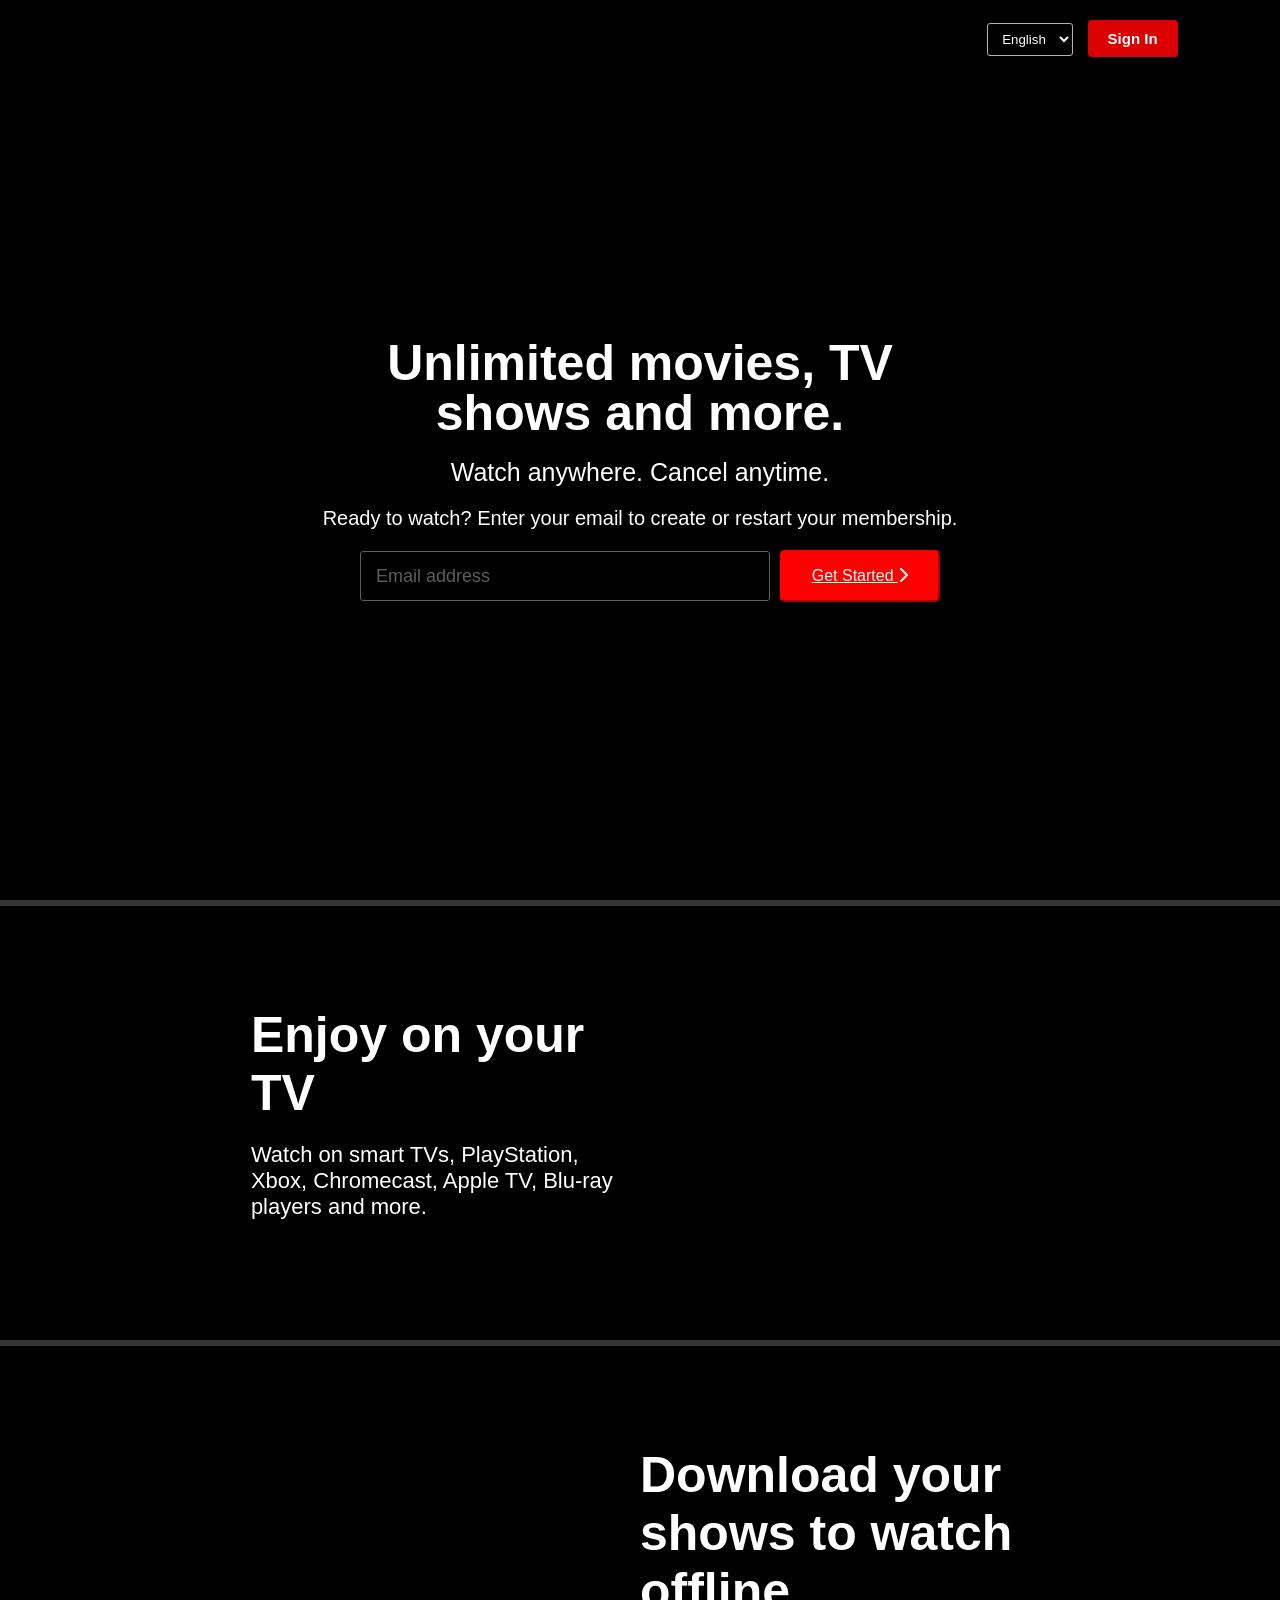
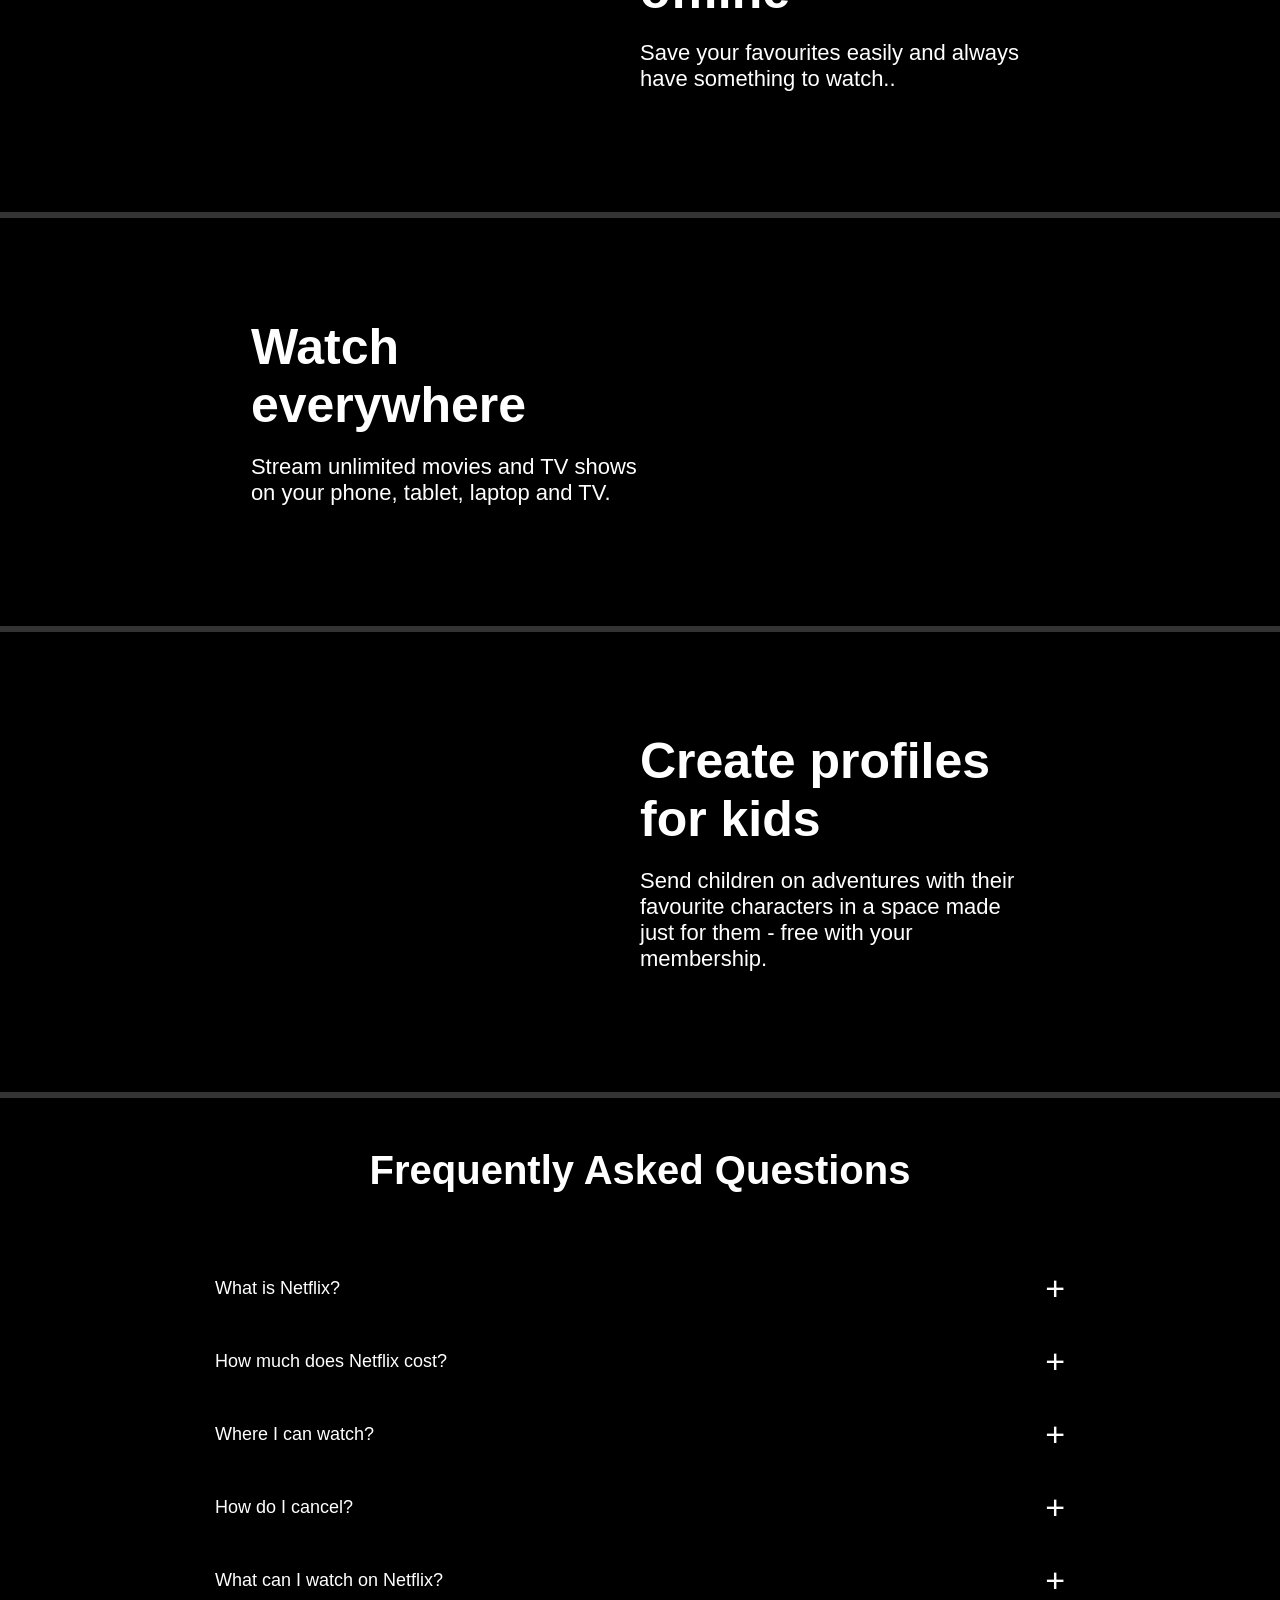
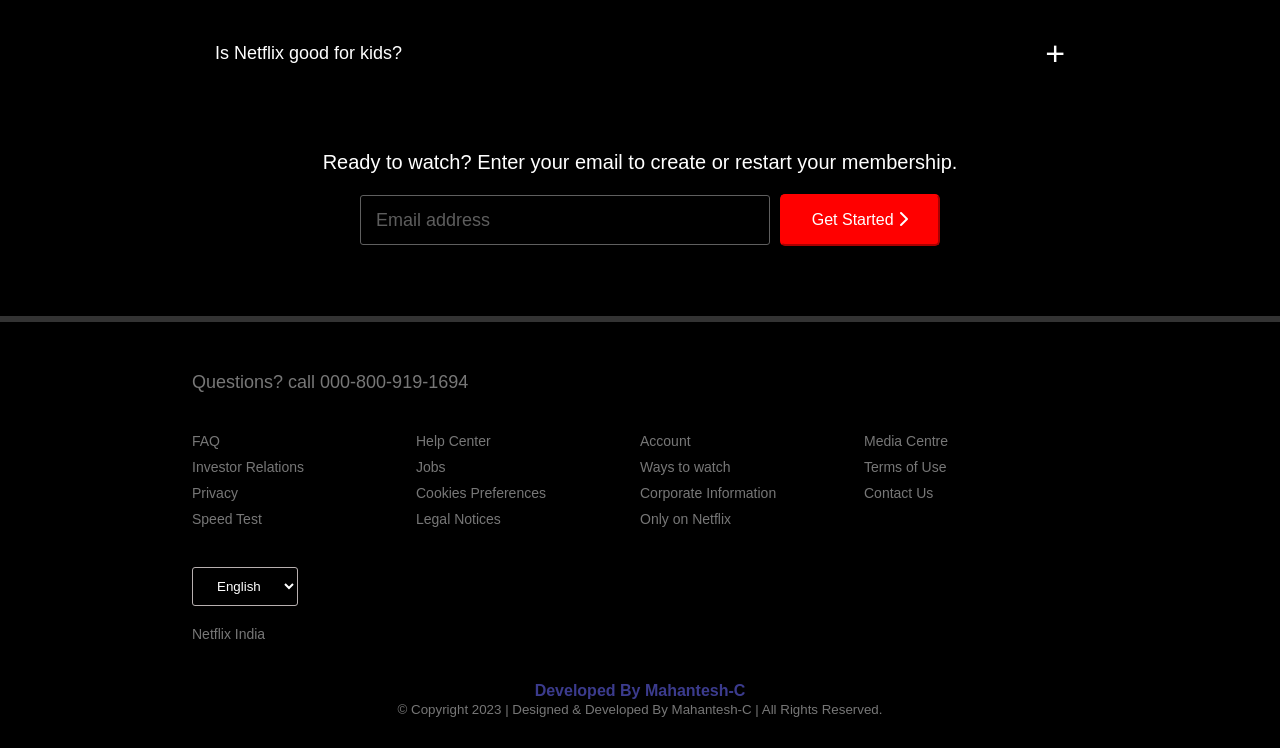
==== prg.html @ 18cfb3e7 "Add files via upload" ====
<!DOCTYPE html>
<html lang="en">

<head>
    <meta charset="UTF-8">
    <meta name="viewport" content="width=device-width, initial-scale=1.0">
    <title>Netflix India - Watch TV Shows Online, Watch Movies Online</title>
    <link rel="icon" href="img/icon.png">
    <link rel="stylesheet" href="style2.css">

    <link rel="stylesheet" href="https://cdnjs.cloudflare.com/ajax/libs/font-awesome/6.4.0/css/all.min.css">
</head>

<body>

    <!-- **** Header Section **** -->

    <div class="header">
        <nav>
            <a href="index.html"><img src="img/logo.png"class="logo" alt=""></a>
            <div>
                <select class="language-btn">
                    <option value="">English</option>
                    <option value="">Hindi</option>
                </select>
                <a href="indexx.html"><button>Sign In</button></a>
            </div>
        </nav>

        <div class="header-content">
            <h1>Unlimited movies, TV shows and more.</h1>
            <h3>Watch anywhere. Cancel anytime.</h3>
            <p>Ready to watch? Enter your email to create or restart your membership.</p>
            <form action="#" class="email-signup">
                <input type="email" placeholder="Email address" required>
                <button type="submit" ><a href="index.html" style="color: white;" style="text-decoration: none;"> Get Started <i class="fas fa-chevron-right"></i></a></button>
            </form>
        </div>
    </div>

    <!-- **** Features Section **** -->

    <section>

        <div class="features">
            <div class="row">
                <div class="text-col">
                    <h2>Enjoy on your TV</h2>
                    <p>Watch on smart TVs, PlayStation, Xbox, Chromecast, Apple TV, Blu-ray players and more.</p>
                </div>
                <div class="img-col">
                    <video autoplay="">
                        <source
                            src="img/video-devices-in.m4v"
                            type="video/mp4" />
                    </video>
                </div>
            </div>
        </div>

        <div class="features">
            <div class="row">
                <div class="img-col">
                    <img src="img/feature-2.png" alt="">
                </div>
                <div class="text-col">
                    <h2>Download your shows to watch offline</h2>
                    <p>Save your favourites easily and always have something to watch..</p>
                </div>
            </div>
        </div>

        <div class="features">
            <div class="row">
                <div class="text-col">
                    <h2>Watch everywhere</h2>
                    <p>Stream unlimited movies and TV shows on your phone, tablet, laptop and TV.</p>
                </div>
                <div class="img-col">
                    <video autoplay="">
                        <source
                            src="img/video-devices-in.m4v"
                            type="video/mp4" />
                    </video>
                </div>
            </div>
        </div>

        <div class="features">
            <div class="row">
                <div class="img-col">
                    <img src="img/feature-4.png" alt="">
                </div>
                <div class="text-col">
                    <h2>Create profiles for kids</h2>
                    <p>Send children on adventures with their favourite characters in a space made just for them - free
                        with
                        your membership.</p>
                </div>
            </div>
        </div>

    </section>

    <!-- **** FAQ Section ****  -->

    <div class="faq">
        <h2>Frequently Asked Questions</h2>
        <ul class="accordion">

            <li>
                <input type="radio" name="accordion" id="first">
                <label for="first">What is Netflix?</label>
                <div class="content">
                    <p>Netflix is a streaming service that offers a wide variety of award-winning TV shows, movies,
                        anime, documentaries and more - on thousands of internet-connected devices.
                        <br><br>
                        You can watch as much as you want, whenever you want, without a single ad - all for one low
                        monthly price. There's always something new to discover, and new TV shows and movies are added
                        every week!
                    </p>
                </div>
            </li>

            <li>
                <input type="radio" name="accordion" id="second">
                <label for="second">How much does Netflix cost?</label>
                <div class="content">
                    <p>Watch Netflix on your smartphone, tablet, Smart TV, laptop, or streaming device, all for one
                        fixed monthly fee. Plans range from ₹ 149 to ₹ 649 a month. No extra costs, no contracts.</p>
                </div>
            </li>

            <li>
                <input type="radio" name="accordion" id="third">
                <label for="third">Where I can watch?</label>
                <div class="content">
                    <p>Watch anywhere, anytime. Sign in with your Netflix account to watch instantly on the web at
                        netflix.com from your personal computer or on any internet-connected device that offers the
                        Netflix app, including smart TVs, smartphones, tablets, streaming media players and game
                        consoles.
                        <br><br>
                        You can also download your favourite shows with the iOS, Android, or Windows 10 app. Use
                        downloads to watch while you're on the go and without an internet connection. Take Netflix with
                        you anywhere.
                    </p>
                </div>
            </li>

            <li>
                <input type="radio" name="accordion" id="fourth">
                <label for="fourth">How do I cancel?</label>
                <div class="content">
                    <p>Netflix is flexible. There are no annoying contracts and no commitments. You can easily cancel
                        your account online in two clicks. There are no cancellation fees - start or stop your account
                        anytime.</p>
                </div>
            </li>

            <li>
                <input type="radio" name="accordion" id="fifth">
                <label for="fifth">What can I watch on Netflix?</label>
                <div class="content">
                    <p>Netflix has an extensive library of feature films, documentaries, TV shows, anime, award-winning
                        Netflix originals, and more. Watch as much as you want, anytime you want.</p>
                </div>
            </li>

            <li>
                <input type="radio" name="accordion" id="sixth">
                <label for="sixth">Is Netflix good for kids?</label>
                <div class="content">
                    <p>The Netflix Kids experience is included in your membership to give parents control while kids
                        enjoy family-friendly TV shows and films in their own space.
                        <br><br>
                        Kids profiles come with PIN-protected parental controls that let you restrict the maturity
                        rating of content kids can watch and block specific titles you don't want kids to see.
                    </p>
                </div>
            </li>

        </ul>
        <small>Ready to watch? Enter your email to create or restart your membership.</small>
        <form action="#" class="email-signup">
            <input type="email" placeholder="Email address" required>
            <button type="submit">Get Started <i class="fas fa-chevron-right"></i></button>
        </form>
    </div>

    <!-- ****  Footer Section ****  -->

    <div class="footer">
        <h2>Questions? call 000-800-919-1694</h2>

        <div class="row">

            <div class="col">
                <a href="#">FAQ</a>
                <a href="#">Investor Relations</a>
                <a href="#">Privacy</a>
                <a href="#">Speed Test</a>
            </div>

            <div class="col">
                <a href="#">Help Center</a>
                <a href="#">Jobs</a>
                <a href="#">Cookies Preferences</a>
                <a href="#">Legal Notices</a>
            </div>

            <div class="col">
                <a href="#">Account</a>
                <a href="#">Ways to watch</a>
                <a href="#">Corporate Information</a>
                <a href="#">Only on Netflix</a>
            </div>

            <div class="col">
                <a href="#">Media Centre</a>
                <a href="#">Terms of Use</a>
                <a href="#">Contact Us</a>
            </div>

        </div>


        <select class="language-btn">
            <option value="">English</option>
            <option value="">Hindi</option>
            <img src="img/download-icon.gif" alt="">
        </select>

        <p class="copyright-text">Netflix India</p>
        <div class="developer">
          <p>Developed By Mahantesh-C</p>
          <small>&copy; Copyright 2023 | Designed & Developed By Mahantesh-C | All Rights Reserved.</small>
      </div>

    </div>


</body>
</html>
---- style2.css ----
* {
  margin: 0;
  padding: 0;
  font-family: 'Poppins', sans-serif;
  box-sizing: border-box;
}

body {
  background-color: #000;
  color: #fff;
}

.header {
  width: 100%;
  height: 100vh;
  background-image: linear-gradient(rgba(0, 0, 0, 0.7), rgba(0, 0, 0, 0.7)), url('img/netflix-bg.jpg');
  background-size: cover;
  background-position: center;
  padding: 10px 8%;
  position: relative;
}

nav {
  display: flex;
  align-items: left;
  justify-content: space-between;
  padding: 10px 0;
}

.logo {
  width: 150px;
  cursor: pointer;
}

nav button {
  border: 0;
  outline: 0;
  background: #db0001;
  color: #fff;
  padding: 10px 20px;
  font-size: 15px;
  border-radius: 4px;
  margin-left: 10px;
  cursor: pointer;
  font-weight: bold;
}

select {
  background-color: transparent;
  border: 1px solid #b8b0b0;
}

select option {
  background-color: transparent;
  color: #fff;
}

.language-btn {
  display: inline-flex;
  align-items: left;
  background-color: black;
  background: transparent;
  padding: 7px 10px;
  border-radius: 3px;
  color: white;
}

.language-btn img {
  width: 10px;
  margin-left: 10px;
}

.header-content {
  position: absolute;
  top: 50%;
  left: 50%;
  transform: translate(-50%, -50%);
  text-align: center;
  margin-top: 50px;
}

.header-content h1 {
  font-size: 50px;
  line-height: 1;
  font-weight: 600;
  max-width: 950px;
  margin-bottom: 20px;
}

.header-content h3 {
  font-weight: 400;
  font-size: 25px;
  margin-bottom: 20px;
}

.header-content p {
  font-size: 20px;
}

.email-signup {
  border-radius: 4px;
  display: flex;
  align-items: center;
  margin-top: 30px;
  overflow: hidden;
  max-width: 600px;
  margin: 20px auto 60px;
}

.email-signup input {
  flex: 1;
  font-size: 18px;
  border: 1px solid #777;
  height: 50px;
  padding: 15px;
  margin-left: 20px;
  color: #fff5f5;
  border-radius: 3px;
  background-color: #000;
  opacity: 0.8;
}

.email-signup button {
  background: red;
  border-color: red;
  outline: 0;
  color: #fff;
  cursor: pointer;
  font-size: 16px;
  padding: 15px 30px;
  border-radius: 5px;
  margin-left: 10px;
}
.email-signup button:hover{
  transform:scale(1.1);
}


/* features  */

.features {
  padding: 80px 10%;
  font-size: 22px;
  border-top: 6px solid #333;
}

.row {
  display: flex;
  width: 100%;
  align-items: center;
  flex-wrap: wrap;
  padding: 20px 12%;
}

.text-col {
  flex-basis: 50%;
  margin-bottom: 20px;
}

.img-col {
  flex-basis: 50%;
  margin-bottom: 20px;
}

.img-col img {
  display: block;
  width: 90%;
  margin: auto;
  cursor: pointer;
}

.img-col video {
  display: block;
  width: 80%;
  margin: auto;
  cursor: pointer;
}

.features h2 {
  font-size: 50px;
  font-weight: 600;
  margin-bottom: 20px;
}


/* faq  */

.faq {
  padding: 10px 12%;
  text-align: center;
  font-size: 18px;
  border-top: 6px solid #333;
}

.faq h2 {
  margin-top: 40px;
  font-size: 40px;
  font-weight: 600;
}

.accordion {
  margin: 60px auto;
  width: 100%;
  max-width: 900px;
}

.accordion li {
  list-style: none;
  width: 100%;
  padding: 5px;
}

.accordion li label:hover {
  background-color:solid red;
  border-radius: 20px;
}

.accordion li label {
  border-radius: 50px;
  display: flex;
  align-items: center;
  padding: 20px;
  font-size: 18px;
  font-weight: 500;
  background: black;
  margin-bottom: 2px;
  position: relative;
  cursor: pointer;
}

label::after {
  content: "+";
  font-size: 34px;
  position: absolute;
  right: 20px;
  transition: transform 0.5s;
}

input[type='radio'] {
  display: none;
}

.accordion .content {
  background: #303030;
  border-radius: 20px;
  text-align: left;
  padding: 0 20px;
  max-height: 0;
  overflow: hidden;
  transition: max-height 0.5s, padding 0.5s;
}

.accordion input[type='radio']:checked+label+.content {
  max-height: 600px;
  padding: 30px 20px;
}

.accordion input[type='radio']:checked+label::after {
  transform: rotate(135deg);
}

.faq .email-signup {
  max-width: 600px;
  margin: 20px auto 60px;
}

.faq small {
  font-size: 20px;
}

/* footer  */

.footer {
  padding: 50px 15% 10px;
  border-top: 6px solid #333;
  color: #777;
}

.footer h2 {
  font-size: 18px;
  font-weight: 400;
  margin-bottom: 30px;
}

.footer .col {
  flex-basis: 25%;
  flex-grow: 1;
  margin-bottom: 20px;
}

.footer .col a {
  display: block;
  text-decoration: none;
  color: #777;
  font-size: 14px;
  margin-bottom: 10px;
}

.footer .row {
  align-items: flex-start;
  padding: 10px 0;
}

.footer .language-btn {
  color: #fff;
  padding: 10px 20px;
  border-radius: 3px;
}

.footer select {
  background-color: transparent;
  border: 1px solid #b8b0b0;
}

.footer select option {
  background-color: transparent;
  color: #fff;
}

.copyright-text {
  font-size: 14px;
  margin-top: 20px;
  margin-bottom: 20px;
}

.developer{
  padding: 20px;
  text-align: center;
}
.developer p{
  color: rgb(59, 59, 141);
  font-weight: bold;
}
/* media queries for small screen  */

@media only screen and (max-width: 600px) {
  .logo {
      width: 100px;
  }

  nav button {
      padding: 5px 10px;
  }

  nav .language-btn {
      padding: 4px 8px;
  }

  .header-content {
      position: unset;
      transform: none;
      padding-top: 150px;
  }

  .header-content h1 {
      font-size: 30px;
      line-height: 1.5;
      margin-bottom: 10px;
  }

  .header-content h3 {
      font-size: 20px;
  }

  .header-content p {
      font-size: 15px;
  }

  .email-signup{
      max-width: 400px;
      margin: 20px auto 60px;
  }
 
  .email-signup button {
      padding: 10px ;
      max-width: 100px;
  }

  .text-col,
  .img-col,
  .img-col video {
      flex-basis: 100%;
  }

  .features h2 {
      font-size: 30px;
  }

  .features p {
      font-size: 15px;
      margin-bottom: 30px;
  }

  .features .row {
      padding: 10px;
  }

  .faq h2 {
      font-size: 20px;
  }

  .faq .email-signup button {
      padding: 10px ;
      max-width: 100px;
  }

  .faq small {
      font-size: 15px;
  }

  .accordion .content {
      font-size: 14px;
      border-radius: 20px;
  }

  .accordion li label {
      padding: 10px;
      font-size: 14px;
      border-radius: 20px;
  }

  label::after {
      font-size: 22px;
      border-radius: 20px;
  }

  .footer .col {
      flex-basis: 100%;
      margin-bottom: 10px;
  }
}
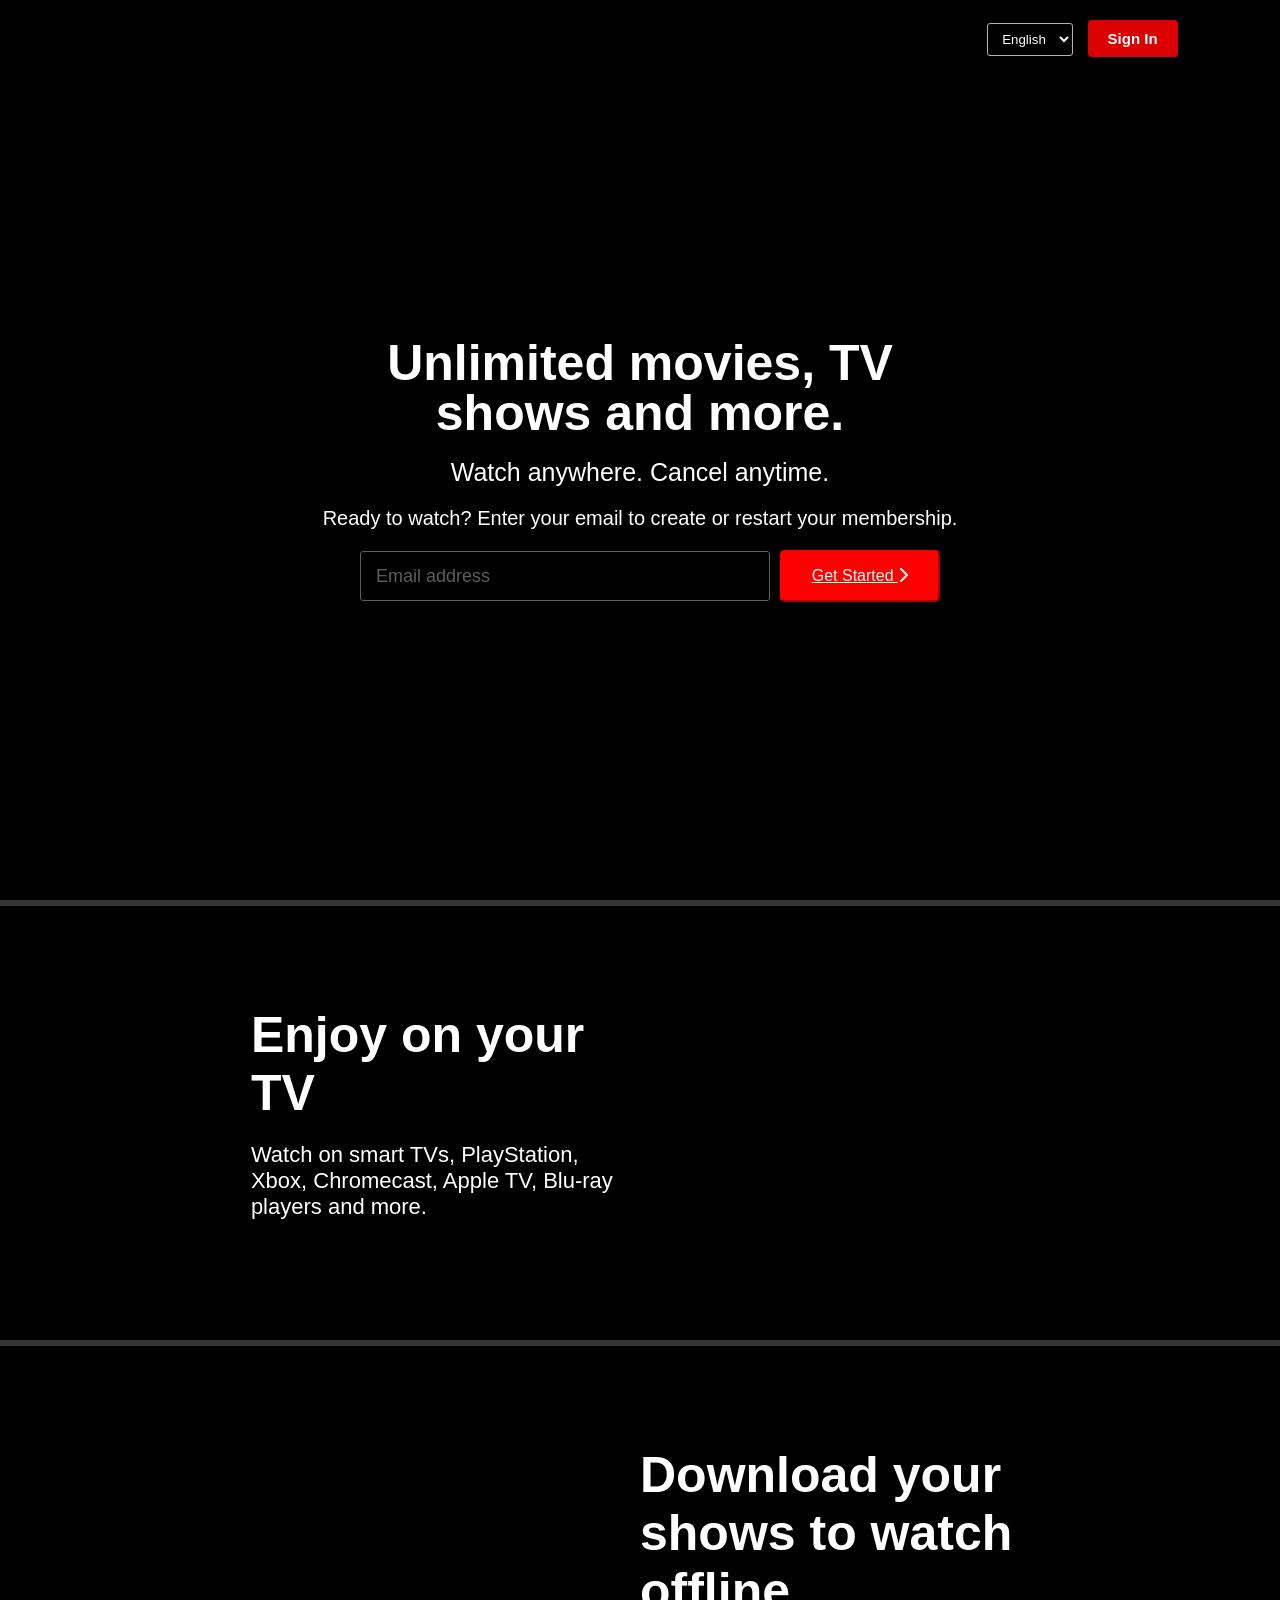
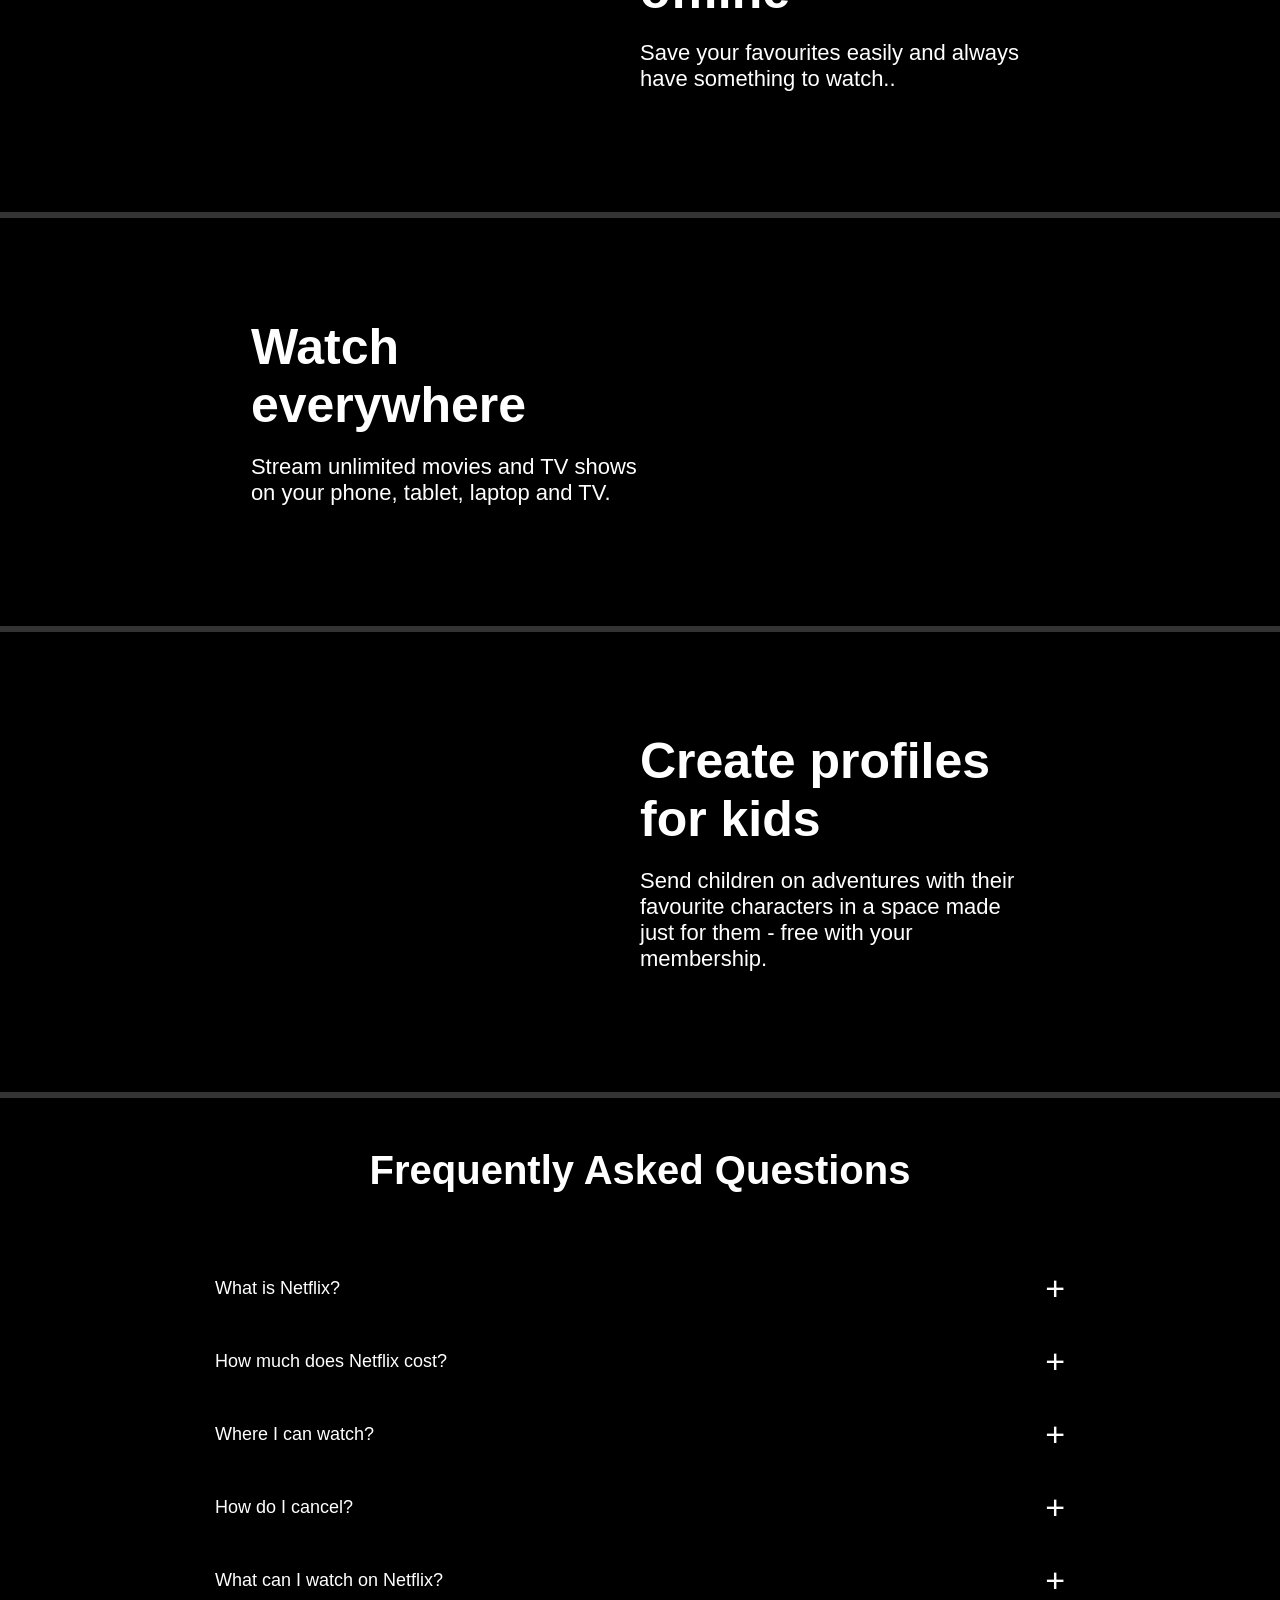
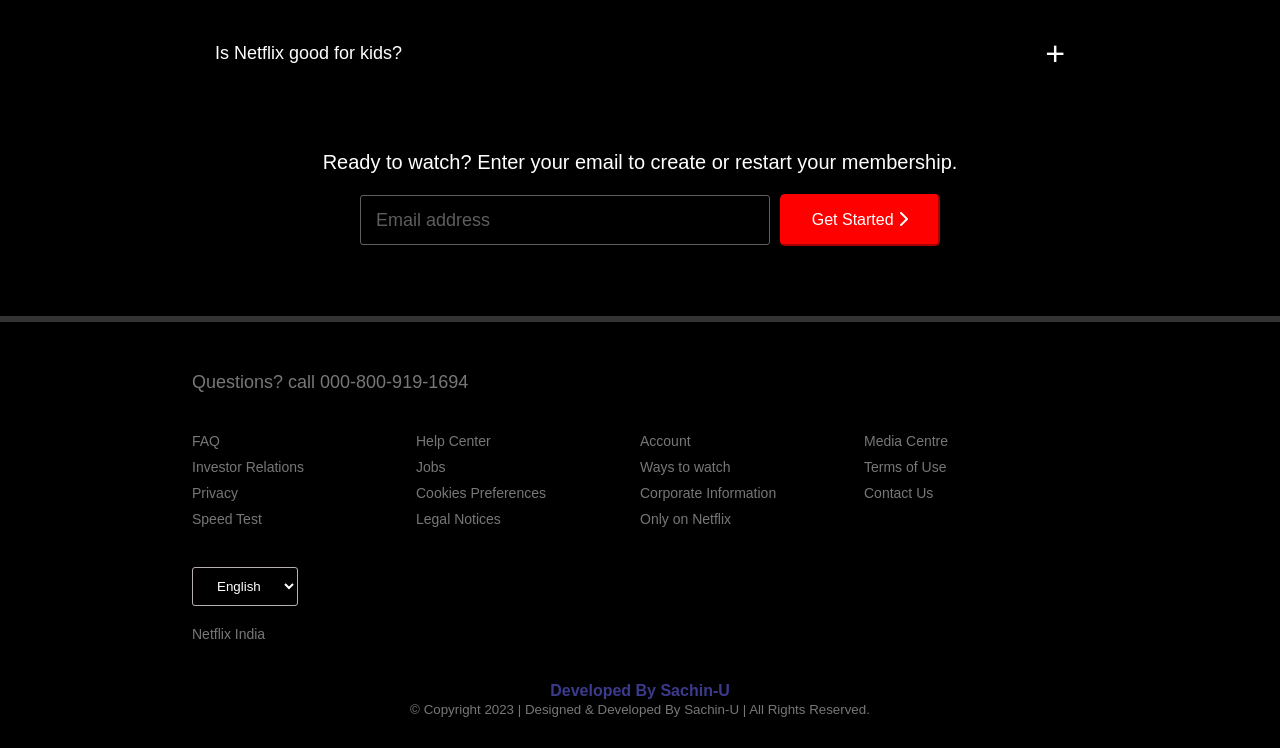
==== commit 8f4415fa: "Add files via upload" ====
--- a/prg.html
+++ b/prg.html
@@ -233,8 +233,8 @@
 
         <p class="copyright-text">Netflix India</p>
         <div class="developer">
-          <p>Developed By Mahantesh-C</p>
-          <small>&copy; Copyright 2023 | Designed & Developed By Mahantesh-C | All Rights Reserved.</small>
+          <p>Developed By Sachin-U</p>
+          <small>&copy; Copyright 2023 | Designed & Developed By Sachin-U | All Rights Reserved.</small>
       </div>
 
     </div>
